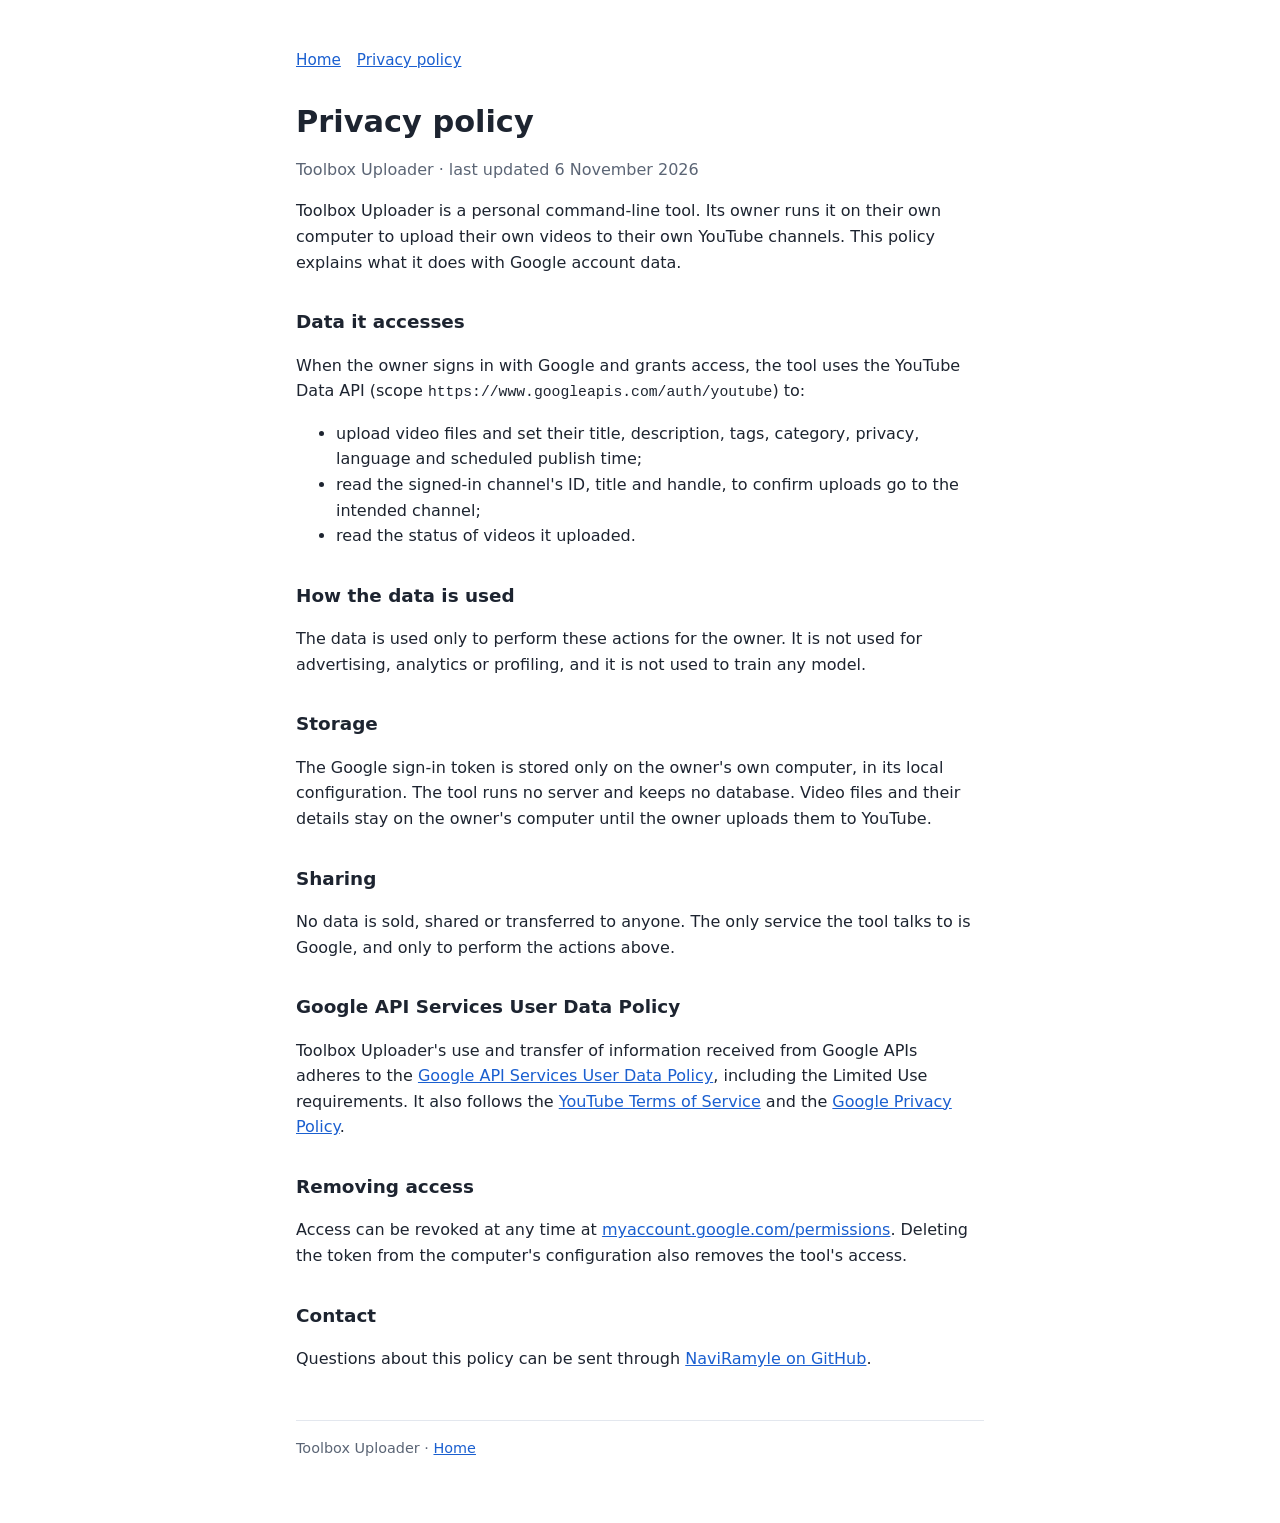
==== privacy.html @ 78244d82 "Toolbox Uploader homepage and privacy policy Co-Authored-By: Claude Opus 5.5 <noreply@anthropic.com>" ====
<!doctype html>
<html lang="en">
<head>
<meta charset="utf-8">
<meta name="viewport" content="width=device-width,initial-scale=1">
<title>Toolbox Uploader · Privacy policy</title>
<meta name="description" content="Privacy policy for Toolbox Uploader, a personal YouTube upload tool.">
<link rel="stylesheet" href="style.css">
</head>
<body>
<main>
<nav><a href="./">Home</a><a href="privacy.html">Privacy policy</a></nav>
<h1>Privacy policy</h1>
<p class="muted">Toolbox Uploader · last updated 6 November 2026</p>

<p>Toolbox Uploader is a personal command-line tool. Its owner runs it on their own computer to upload their own videos to their own YouTube channels. This policy explains what it does with Google account data.</p>

<h2>Data it accesses</h2>
<p>When the owner signs in with Google and grants access, the tool uses the YouTube Data API (scope <code>https://www.googleapis.com/auth/youtube</code>) to:</p>
<ul>
<li>upload video files and set their title, description, tags, category, privacy, language and scheduled publish time;</li>
<li>read the signed-in channel's ID, title and handle, to confirm uploads go to the intended channel;</li>
<li>read the status of videos it uploaded.</li>
</ul>

<h2>How the data is used</h2>
<p>The data is used only to perform these actions for the owner. It is not used for advertising, analytics or profiling, and it is not used to train any model.</p>

<h2>Storage</h2>
<p>The Google sign-in token is stored only on the owner's own computer, in its local configuration. The tool runs no server and keeps no database. Video files and their details stay on the owner's computer until the owner uploads them to YouTube.</p>

<h2>Sharing</h2>
<p>No data is sold, shared or transferred to anyone. The only service the tool talks to is Google, and only to perform the actions above.</p>

<h2>Google API Services User Data Policy</h2>
<p>Toolbox Uploader's use and transfer of information received from Google APIs adheres to the <a href="https://developers.google.com/terms/api-services-user-data-policy">Google API Services User Data Policy</a>, including the Limited Use requirements. It also follows the <a href="https://www.youtube.com/t/terms">YouTube Terms of Service</a> and the <a href="https://policies.google.com/privacy">Google Privacy Policy</a>.</p>

<h2>Removing access</h2>
<p>Access can be revoked at any time at <a href="https://myaccount.google.com/permissions">myaccount.google.com/permissions</a>. Deleting the token from the computer's configuration also removes the tool's access.</p>

<h2>Contact</h2>
<p>Questions about this policy can be sent through <a href="https://github.com/NaviRamyle">NaviRamyle on GitHub</a>.</p>

<footer>Toolbox Uploader · <a href="./">Home</a></footer>
</main>
</body>
</html>
---- style.css ----
:root{--bg:#ffffff;--fg:#1d2430;--muted:#5b6575;--line:#e3e7ee;--accent:#1a5fd0}
@media (prefers-color-scheme:dark){:root{--bg:#0f141b;--fg:#e8ecf2;--muted:#9aa6b6;--line:#232c38;--accent:#7fb0ff}}
*{box-sizing:border-box}
body{margin:0;background:var(--bg);color:var(--fg);font:16px/1.6 system-ui,-apple-system,"Segoe UI",Roboto,sans-serif}
main{max-width:720px;margin:0 auto;padding:48px 16px 64px}
h1{font-size:1.9rem;line-height:1.2;margin:0 0 .4rem}
h2{font-size:1.15rem;margin:2rem 0 .4rem}
p,li{color:var(--fg)}
.muted{color:var(--muted)}
a{color:var(--accent)}
nav{display:flex;gap:16px;margin-bottom:32px;font-size:.95rem}
footer{margin-top:48px;padding-top:16px;border-top:1px solid var(--line);font-size:.9rem;color:var(--muted)}
code{font-size:.92em}
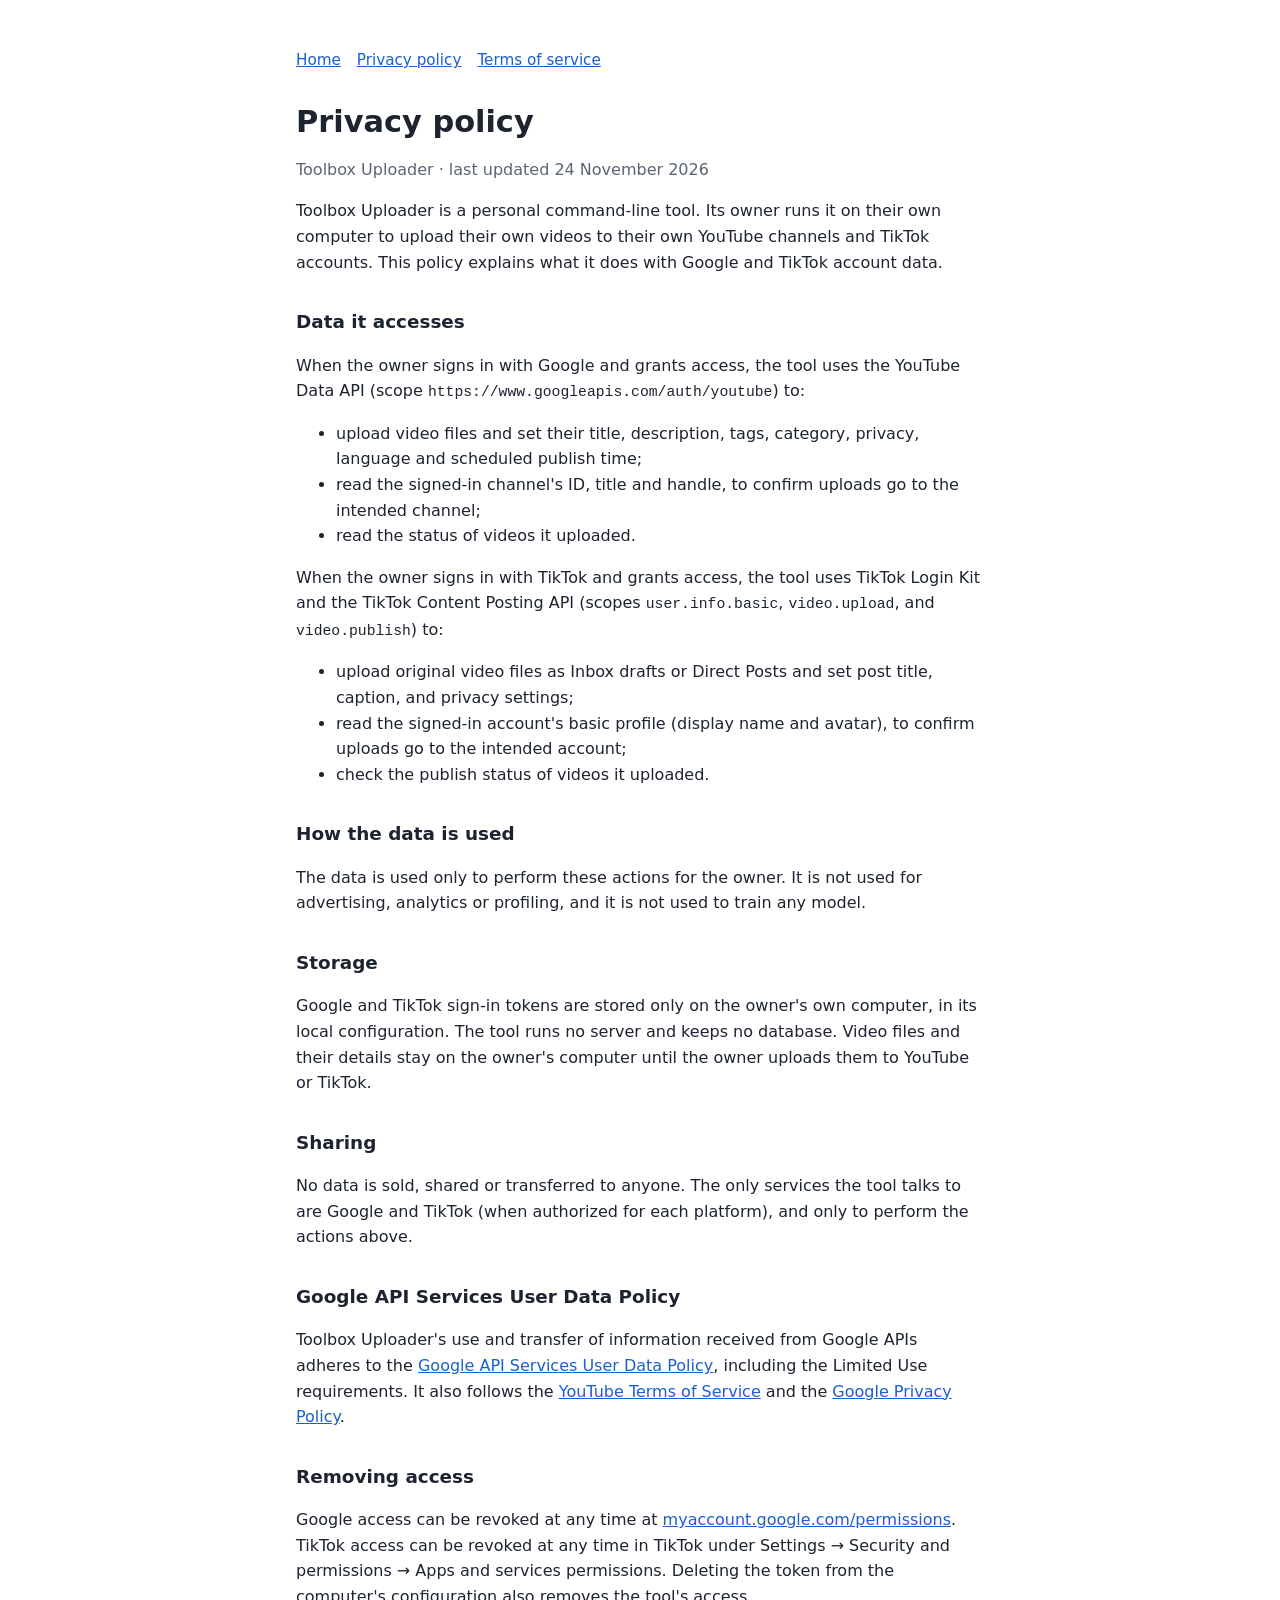
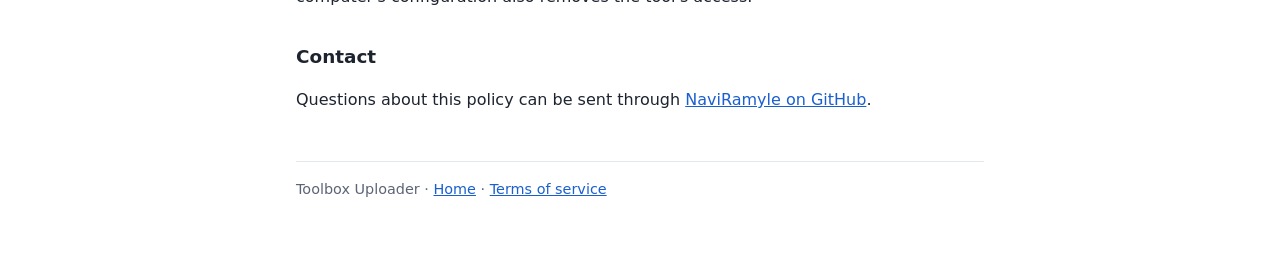
==== commit e79ea6ad: "Add TikTok site verification, terms.html, .nojekyll, and TikTok API disclosures" ====
--- a/privacy.html
+++ b/privacy.html
@@ -4,16 +4,16 @@
 <meta charset="utf-8">
 <meta name="viewport" content="width=device-width,initial-scale=1">
 <title>Toolbox Uploader · Privacy policy</title>
-<meta name="description" content="Privacy policy for Toolbox Uploader, a personal YouTube upload tool.">
+<meta name="description" content="Privacy policy for Toolbox Uploader, a personal YouTube and TikTok upload tool.">
 <link rel="stylesheet" href="style.css">
 </head>
 <body>
 <main>
-<nav><a href="./">Home</a><a href="privacy.html">Privacy policy</a></nav>
+<nav><a href="./">Home</a><a href="privacy.html">Privacy policy</a><a href="terms.html">Terms of service</a></nav>
 <h1>Privacy policy</h1>
-<p class="muted">Toolbox Uploader · last updated 6 November 2026</p>
+<p class="muted">Toolbox Uploader · last updated 24 November 2026</p>
 
-<p>Toolbox Uploader is a personal command-line tool. Its owner runs it on their own computer to upload their own videos to their own YouTube channels. This policy explains what it does with Google account data.</p>
+<p>Toolbox Uploader is a personal command-line tool. Its owner runs it on their own computer to upload their own videos to their own YouTube channels and TikTok accounts. This policy explains what it does with Google and TikTok account data.</p>
 
 <h2>Data it accesses</h2>
 <p>When the owner signs in with Google and grants access, the tool uses the YouTube Data API (scope <code>https://www.googleapis.com/auth/youtube</code>) to:</p>
@@ -22,26 +22,32 @@
 <li>read the signed-in channel's ID, title and handle, to confirm uploads go to the intended channel;</li>
 <li>read the status of videos it uploaded.</li>
 </ul>
+<p>When the owner signs in with TikTok and grants access, the tool uses TikTok Login Kit and the TikTok Content Posting API (scopes <code>user.info.basic</code>, <code>video.upload</code>, and <code>video.publish</code>) to:</p>
+<ul>
+<li>upload original video files as Inbox drafts or Direct Posts and set post title, caption, and privacy settings;</li>
+<li>read the signed-in account's basic profile (display name and avatar), to confirm uploads go to the intended account;</li>
+<li>check the publish status of videos it uploaded.</li>
+</ul>
 
 <h2>How the data is used</h2>
 <p>The data is used only to perform these actions for the owner. It is not used for advertising, analytics or profiling, and it is not used to train any model.</p>
 
 <h2>Storage</h2>
-<p>The Google sign-in token is stored only on the owner's own computer, in its local configuration. The tool runs no server and keeps no database. Video files and their details stay on the owner's computer until the owner uploads them to YouTube.</p>
+<p>Google and TikTok sign-in tokens are stored only on the owner's own computer, in its local configuration. The tool runs no server and keeps no database. Video files and their details stay on the owner's computer until the owner uploads them to YouTube or TikTok.</p>
 
 <h2>Sharing</h2>
-<p>No data is sold, shared or transferred to anyone. The only service the tool talks to is Google, and only to perform the actions above.</p>
+<p>No data is sold, shared or transferred to anyone. The only services the tool talks to are Google and TikTok (when authorized for each platform), and only to perform the actions above.</p>
 
 <h2>Google API Services User Data Policy</h2>
 <p>Toolbox Uploader's use and transfer of information received from Google APIs adheres to the <a href="https://developers.google.com/terms/api-services-user-data-policy">Google API Services User Data Policy</a>, including the Limited Use requirements. It also follows the <a href="https://www.youtube.com/t/terms">YouTube Terms of Service</a> and the <a href="https://policies.google.com/privacy">Google Privacy Policy</a>.</p>
 
 <h2>Removing access</h2>
-<p>Access can be revoked at any time at <a href="https://myaccount.google.com/permissions">myaccount.google.com/permissions</a>. Deleting the token from the computer's configuration also removes the tool's access.</p>
+<p>Google access can be revoked at any time at <a href="https://myaccount.google.com/permissions">myaccount.google.com/permissions</a>. TikTok access can be revoked at any time in TikTok under Settings → Security and permissions → Apps and services permissions. Deleting the token from the computer's configuration also removes the tool's access.</p>
 
 <h2>Contact</h2>
 <p>Questions about this policy can be sent through <a href="https://github.com/NaviRamyle">NaviRamyle on GitHub</a>.</p>
 
-<footer>Toolbox Uploader · <a href="./">Home</a></footer>
+<footer>Toolbox Uploader · <a href="./">Home</a> · <a href="terms.html">Terms of service</a></footer>
 </main>
 </body>
 </html>
